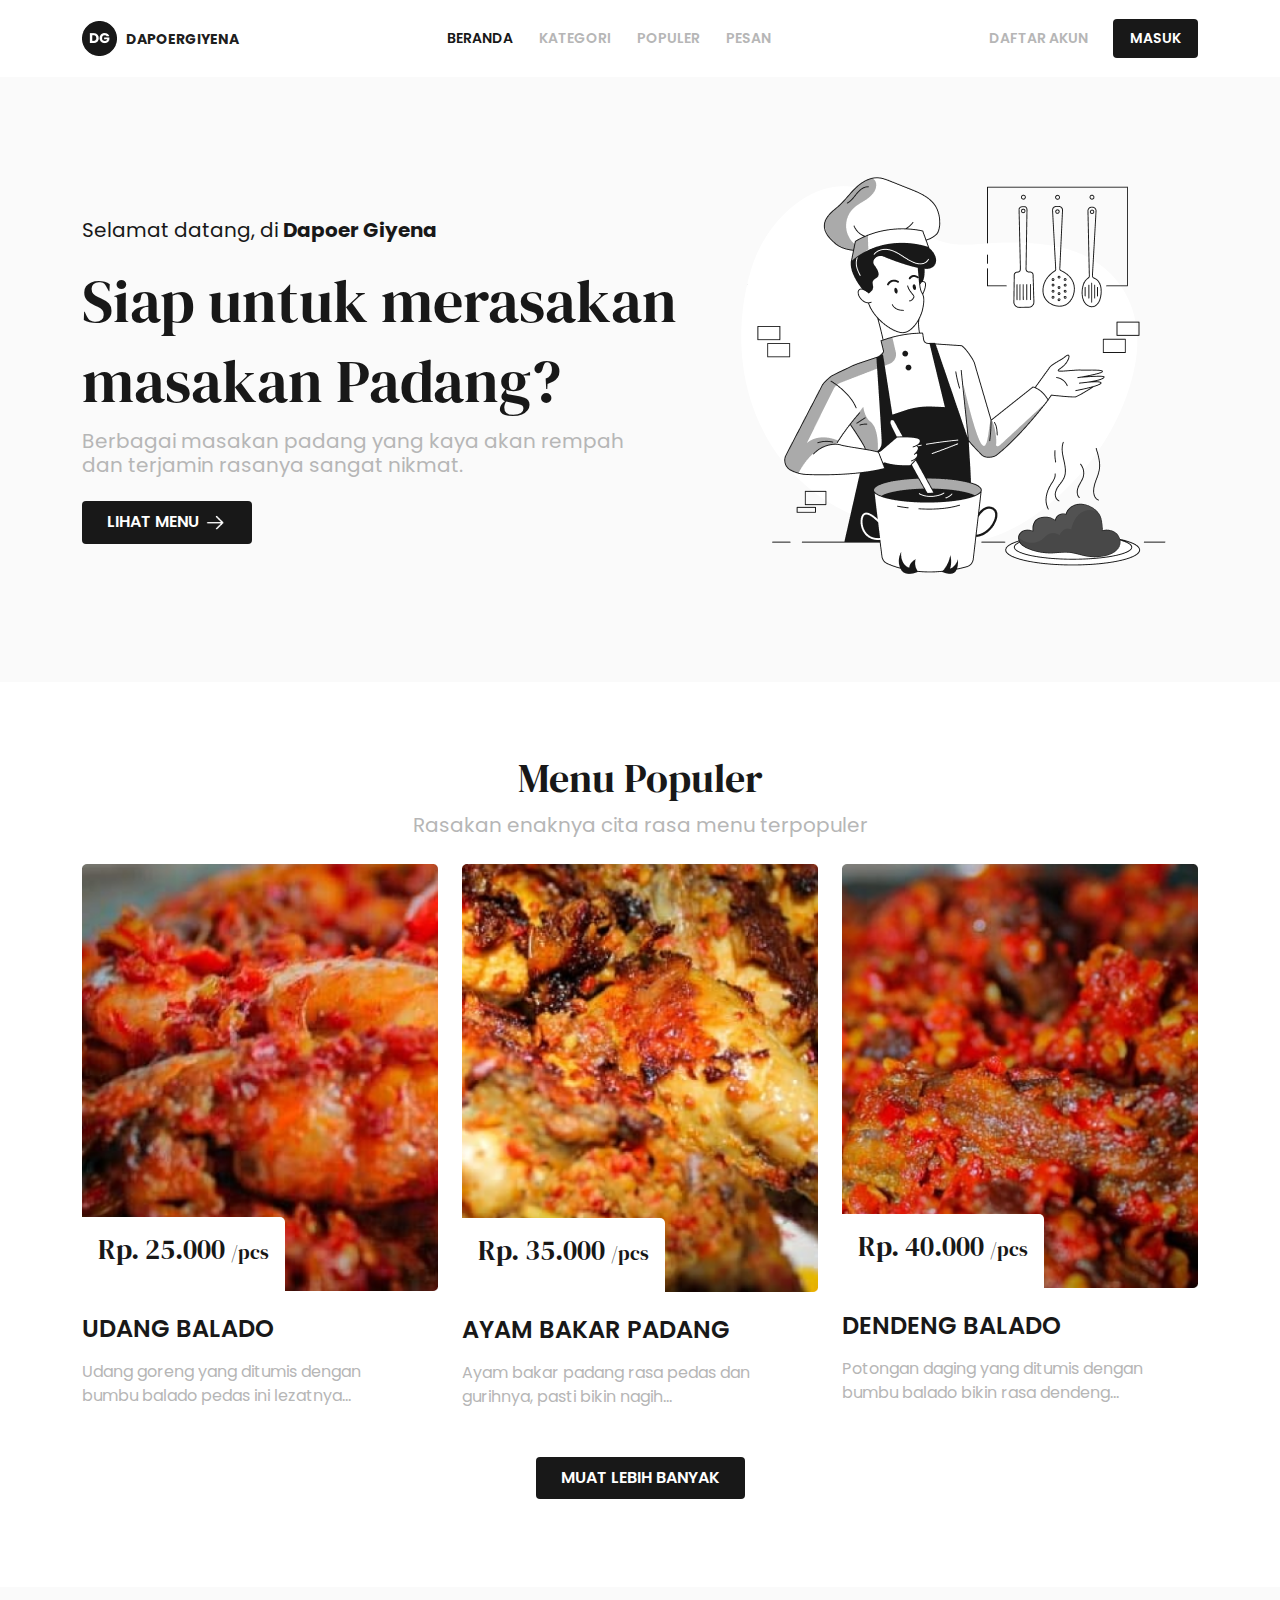
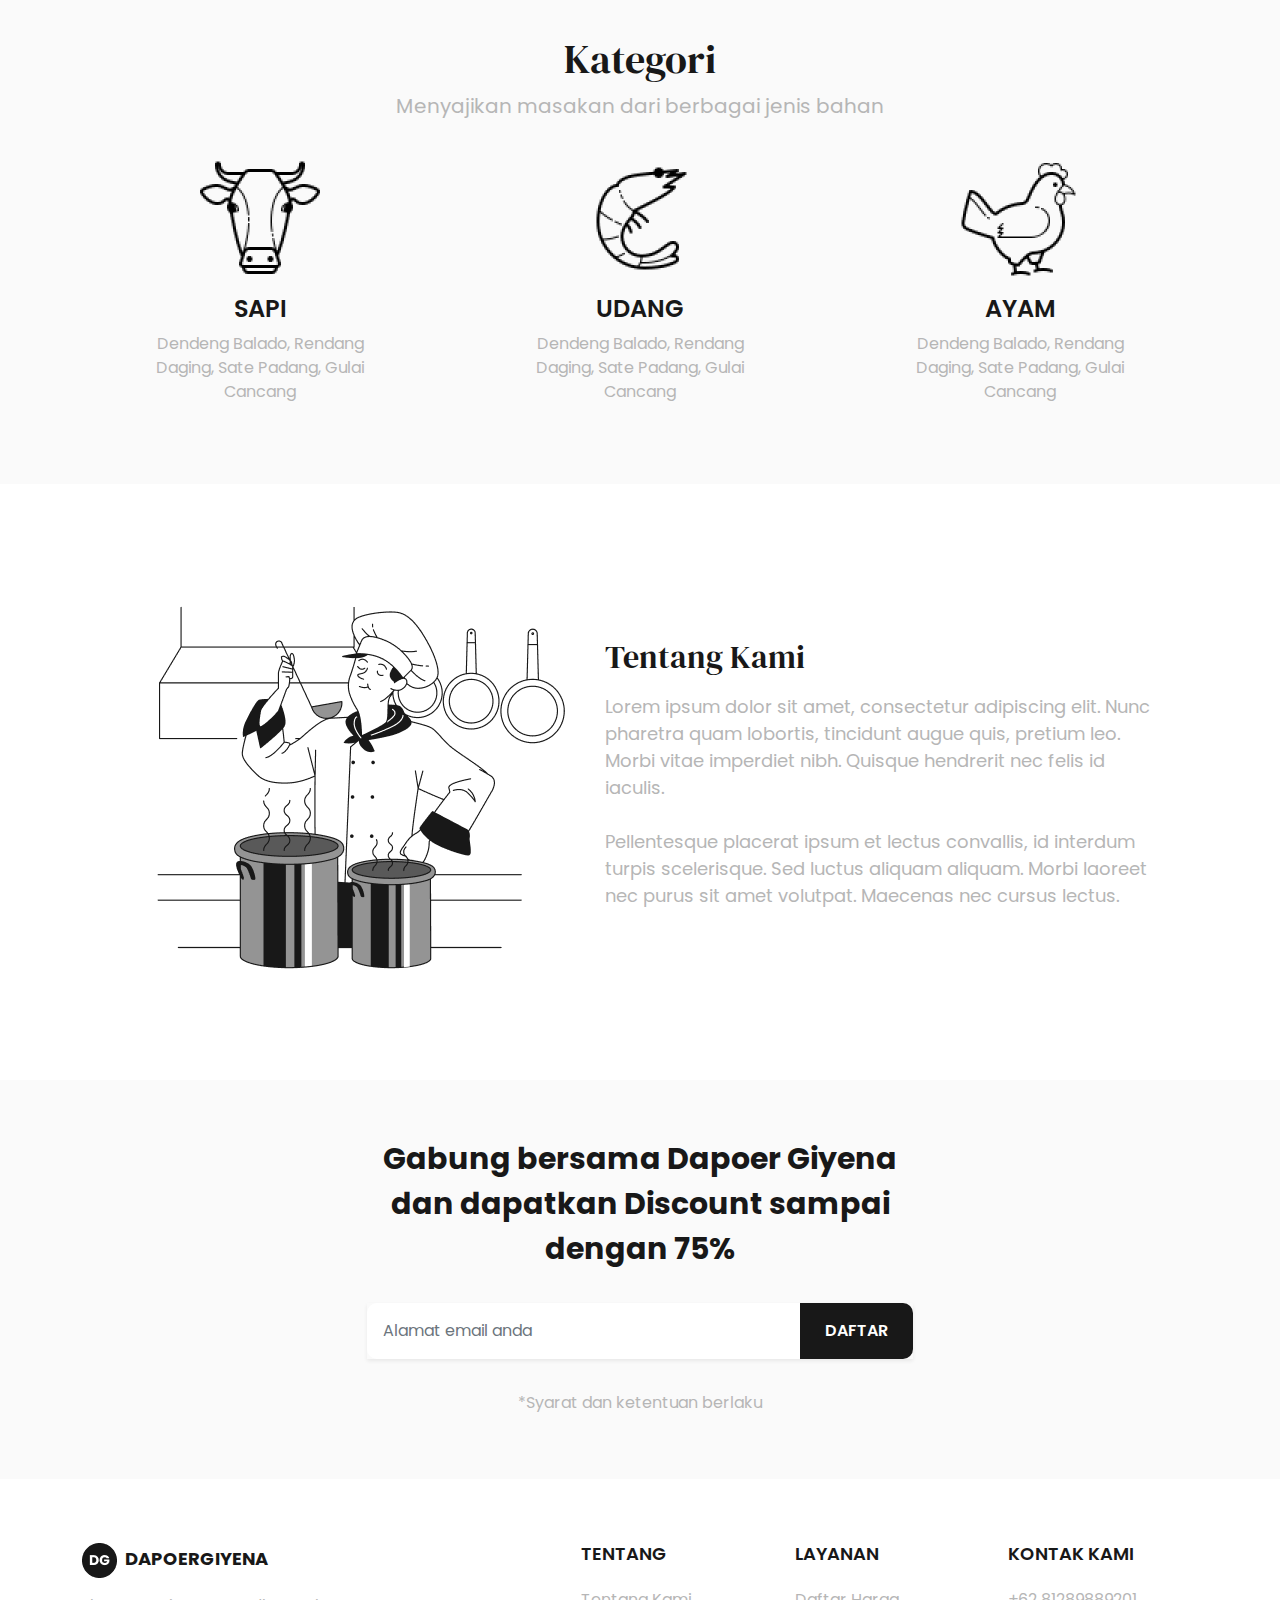
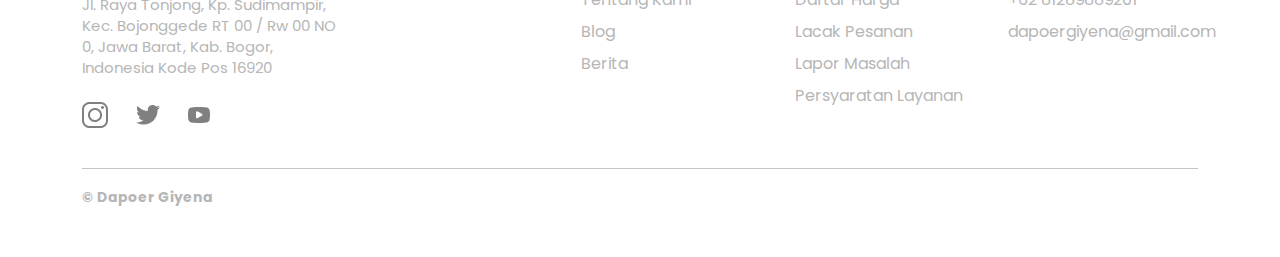
==== index.html @ 107b67ca "initial commit" ====
<!doctype html>
<html lang="en">

<head>
    <!-- Required meta tags -->
    <meta charset="utf-8">
    <meta name="viewport" content="width=device-width, initial-scale=1">

    <link href="./assets/css/bootstrap.min.css" rel="stylesheet">
    <link href="./assets/css/style.css" rel="stylesheet">

    <title>Dapoer Giyena</title>
</head>

<body>
    <header>
        <nav class="navbar navbar-expand-md navbar-light bg-white py-3">
            <div class="container">

                <a class="navbar-brand" href="index.html">
                    <img src="./assets/img/brand/dapoer-giyena-brand.png" alt="dapoer-giyena-brand" class="me-1">
                    <span class="fw-bold">DapoerGiyena</span>
                </a>

                <button class="navbar-toggler" type="button" data-bs-toggle="collapse" data-bs-target="#navbarNav"
                    aria-controls="navbarNav" aria-expanded="false" aria-label="Toggle navigation">
                    <span class="navbar-toggler-icon"></span>
                </button>

                <div class="collapse navbar-collapse" id="navbarNav">
                    <ul class="navbar-nav mx-auto">
                        <li class="nav-item">
                            <a class="nav-link active" aria-current="page" href="index.html">Beranda</a>
                        </li>
                        <li class="nav-item">
                            <a class="nav-link" href="category.html">Kategori</a>
                        </li>
                        <li class="nav-item">
                            <a class="nav-link" href="popular.html">Populer</a>
                        </li>
                        <li class="nav-item">
                            <a class="nav-link" href="pesan.html">Pesan</a>
                        </li>
                    </ul>

                    <a href="register.html" id="register" class="btn me-0 me-md-2 px-3 py-2 d-block d-md-inline-block"
                        style="background-color: transparent; color: #B6B6B6;">Daftar
                        Akun</a>
                    <a href="signin.html" id="signin" class="btn text-white px-3 py-2 d-block d-md-inline-block"
                        style="background-color: #181818;">Masuk</a>
                </div>

            </div>
        </nav>

        <div id="jumbotron" class="p-5 bg-light">
            <div class="container">
                <div class="row d-flex align-items-center">
                    <div class="col-lg-7">
                        <p class="pre-subtitle">Selamat datang, di <span class="fw-bold">Dapoer Giyena</span></p>

                        <h1 class="fw-normal">Siap untuk merasakan masakan Padang?</h1>

                        <p class="post-subtitle mb-4">Berbagai masakan padang yang kaya akan rempah dan terjamin
                            rasanya sangat
                            nikmat.
                        </p>

                        <a href="menu.html" class="btn text-white text-uppercase px-4 py-2"
                            style="background-color: #181818; font-size: 16px; font-weight: 600;">
                            Lihat Menu
                            <img src="./assets/img/icons/arrow-right.png" alt="arrow-right" width="24" height="24">
                        </a>
                    </div>

                    <div class="col-lg-5 d-flex justify-content-end">
                        <img src="./assets/img/chef-bro-jumbotron.png" class="d-none d-lg-block"
                            alt="chef-bro-jumbotron">
                    </div>
                </div>
            </div>
        </div>
    </header>

    <main>
        <section id="menu-populer" class="bg-white py-5 my-4">
            <div class="container">
                <h2 class="fw-normal text-center text-primary title">Menu Populer</h2>

                <p class="fw-normal text-center text-secondary subtitle mb-4">
                    Rasakan enaknya cita rasa menu terpopuler
                </p>

                <div class="row d-flex justify-content-center">
                    <div class="col-sm-12 col-md-6 col-lg-4 d-flex justify-content-center">
                        <figure class="figure">

                            <div class="product-image">
                                <img src="./assets/img/products/product-1.png" class="img-fluid" alt="product">
                                <div class="price bg-white">
                                    <h4 class="fw-normal px-3 py-3">Rp. 25.000 <span
                                            style="font-size: 20px;">/pcs</span></h4>
                                </div>
                            </div>

                            <figcaption class="figure-caption">
                                <h5 class="product-title mt-4 mb-3 fw-semi-bold text-uppercase">
                                    <a href="detail.html" class="text-decoration-none text-primary">
                                        Udang Balado
                                    </a>
                                </h5>
                                <p class="product-subtitle fw-normal text-secondary">
                                    Udang goreng yang ditumis dengan bumbu balado pedas ini lezatnya...
                                </p>
                            </figcaption>

                        </figure>
                    </div>

                    <div class="col-sm-12 col-md-6 col-lg-4 d-flex justify-content-center">
                        <figure class="figure">

                            <div class="product-image">
                                <img src="./assets/img/products/product-2.png" class="img-fluid" alt="product">
                                <div class="price bg-white">
                                    <h4 class="fw-normal px-3 py-3">Rp. 35.000 <span
                                            style="font-size: 20px;">/pcs</span></h4>
                                </div>
                            </div>

                            <figcaption class="figure-caption">
                                <h5 class="product-title mt-4 mb-3 fw-semi-bold text-uppercase">
                                    <a href="detail.html" class="text-decoration-none text-primary">
                                        Ayam Bakar Padang
                                    </a>
                                </h5>
                                <p class="product-subtitle fw-normal text-secondary">
                                    Ayam bakar padang rasa pedas dan gurihnya, pasti bikin nagih...
                                </p>
                            </figcaption>

                        </figure>
                    </div>

                    <div class="col-sm-12 col-md-6 col-lg-4 d-flex justify-content-center">
                        <figure class="figure">

                            <div class="product-image">
                                <img src="./assets/img/products/product-3.png" class="img-fluid" alt="product">
                                <div class="price bg-white">
                                    <h4 class="fw-normal px-3 py-3">Rp. 40.000 <span
                                            style="font-size: 20px;">/pcs</span></h4>
                                </div>
                            </div>

                            <figcaption class="figure-caption">
                                <h5 class="product-title mt-4 mb-3 fw-semi-bold text-uppercase">
                                    <a href="detail.html" class="text-decoration-none text-primary">
                                        Dendeng Balado
                                    </a>
                                </h5>

                                <p class="product-subtitle fw-normal text-secondary">
                                    Potongan daging yang ditumis dengan bumbu balado bikin rasa dendeng...
                                </p>
                            </figcaption>

                        </figure>
                    </div>
                </div>

                <div class="d-flex justify-content-center my-3">
                    <a href="#" class="btn text-white text-uppercase
                    px-4 py-2" style="background-color: #181818; font-weight: 600;">Muat Lebih Banyak</a>
                </div>
            </div>
        </section>

        <section id="category" class="bg-light py-5 my-4">
            <div class="container">
                <h2 class="fw-normal text-center text-primary">Kategori</h2>

                <p class="fw-normal text-center text-secondary mb-4 subtitle">
                    Menyajikan masakan dari berbagai jenis bahan
                </p>

                <div class="row d-flex justify-content-center">
                    <div class="col-sm-12 col-md-6 col-lg-4 d-flex justify-content-center">
                        <figure class="figure text-center">
                            <img src="./assets/img/categories/category-1.png" alt="">
                            <figcaption class="figure-caption">
                                <h5 class="fw-semi-bold text-primary text-uppercase">Sapi</h5>
                                <p class="fw-normal text-secondary">Dendeng Balado, Rendang Daging, Sate Padang, Gulai
                                    Cancang</p>
                            </figcaption>
                        </figure>
                    </div>

                    <div class="col-sm-12 col-md-6 col-lg-4 d-flex justify-content-center">
                        <figure class="figure text-center">
                            <img src="./assets/img/categories/category-2.png" alt="">
                            <figcaption class="figure-caption">
                                <h5 class="fw-semi-bold text-primary text-uppercase">Udang</h5>
                                <p class="fw-normal text-secondary">Dendeng Balado, Rendang Daging, Sate Padang, Gulai
                                    Cancang</p>
                            </figcaption>
                        </figure>
                    </div>

                    <div class="col-sm-12 col-md-6 col-lg-4 d-flex justify-content-center">
                        <figure class="figure text-center">
                            <img src="./assets/img/categories/category-3.png" alt="">
                            <figcaption class="figure-caption">
                                <h5 class="fw-semi-bold text-primary text-uppercase">Ayam</h5>
                                <p class="fw-normal text-secondary">Dendeng Balado, Rendang Daging, Sate Padang, Gulai
                                    Cancang</p>
                            </figcaption>
                        </figure>
                    </div>
                </div>
            </div>
        </section>

        <section id="about" class="bg-white py-4 my-4">
            <div class="container">
                <div class="row d-flex align-items-center justify-content-center">
                    <div class="col-lg-5 d-flex justify-content-center">
                        <img src="./assets/img/chef-bro-about.png" alt="">
                    </div>
                    <div id="description" class="col-lg-6 text-left">
                        <h2 class="fw-normal text-primary mb-3">Tentang Kami</h2>

                        <p class="fw-normal text-secondary" style="font-size: 18px;">
                            Lorem ipsum dolor sit amet, consectetur adipiscing elit.
                            Nunc pharetra quam lobortis, tincidunt augue quis, pretium leo.
                            Morbi vitae imperdiet nibh. Quisque hendrerit nec felis id iaculis.
                            <br><br>
                            Pellentesque placerat ipsum et lectus convallis, id interdum turpis
                            scelerisque. Sed luctus aliquam aliquam. Morbi laoreet nec
                            purus sit amet volutpat. Maecenas nec cursus lectus.
                        </p>
                    </div>
                </div>
            </div>
        </section>

        <section id="subscribe" class="bg-light py-5 mt-4">
            <div class="container">
                <div class="row d-flex justify-content-center">
                    <div class="col-sm-12 col-md-8 col-lg-6 d-flex flex-column align-items-center">
                        <h5 class="fw-bold text-primary text-center mb-4 py-2">
                            Gabung bersama Dapoer Giyena dan dapatkan Discount sampai dengan 75%
                        </h5>

                        <form action="register.html" method="GET" class="w-100">
                            <div class="input-group mb-4 shadow-sm">
                                <input type="email" class="form-control px-3 py-3 border-0"
                                    placeholder="Alamat email anda" id="email" name="email"
                                    aria-label="Alamat email anda" aria-describedby="daftar">

                                <button id="daftar" class="btn text-white text-uppercase fw-semi-bold px-4 py-2"
                                    style="background-color: #181818;">
                                    Daftar
                                </button>
                            </div>
                        </form>

                        <p class="fw-normal text-secondary text-center pt-2">
                            *Syarat dan ketentuan berlaku
                        </p>
                    </div>
                </div>
            </div>
        </section>
    </main>

    <footer class="bg-white py-5">
        <div class="container text-center text-md-start">

            <div class="row text-center text-md-start mb-4">

                <div class="col-md-3 col-lg-3 col-xl-3 mt-3">

                    <a class="d-flex align-items-end text-decoration-none mb-3 justify-content-center justify-content-md-start"
                        href="index.html">
                        <img src="./assets/img/brand/dapoer-giyena-brand.png" class="me-2" alt="">
                        <h5 class="fw-bold text-primary text-uppercase" style="font-size: 18px;">
                            DapoerGiyena
                        </h5>
                    </a>

                    <p class="fw-normal text-secondary mb-4" style="font-size: 15px; line-height: 21px;">
                        Jl. Raya Tonjong, Kp. Sudimampir, Kec. Bojonggede
                        RT 00 / Rw 00 NO 0, Jawa Barat, Kab. Bogor, Indonesia
                        Kode Pos 16920
                    </p>

                    <ul class="list-unstyled list-inline">
                        <li class="list-inline-item">
                            <a href="https://instagram.com" class="me-3" target="_blank">
                                <img src="./assets/img/icons/instagram.png" alt="">
                            </a>
                        </li>
                        <li class="list-inline-item">
                            <a href="https://twitter.com" class="me-3" target="_blank">
                                <img src="./assets/img/icons/twitter.png" alt="">
                            </a>
                        </li>
                        <li class="list-inline-item">
                            <a href="https://youtube.com" class="me-3" target="_blank">
                                <img src="./assets/img/icons/youtube.png" alt="">
                            </a>
                        </li>
                    </ul>

                </div>

                <div class="col-md-9 col-lg-9 col-xl-9 mt-3">
                    <div class="row d-flex justify-content-end">
                        <div class="col-md-3 col-lg-3 col-xl-3">
                            <h5 class="fw-semi-bold text-primary text-uppercase mb-4" style="font-size: 18px;">Tentang
                            </h5>

                            <ul class="list-unstyled">
                                <li class="mb-2">
                                    <a href="#" class="text-decoration-none text-secondary">
                                        Tentang Kami
                                    </a>
                                </li>
                                <li class="mb-2">
                                    <a href="#" class="text-decoration-none text-secondary">
                                        Blog
                                    </a>
                                </li>
                                <li class="mb-2">
                                    <a href="#" class="text-decoration-none text-secondary">
                                        Berita
                                    </a>
                                </li>
                            </ul>
                        </div>

                        <div class="col-md-3 col-lg-3 col-xl-3">
                            <h5 class="fw-semi-bold text-primary text-uppercase mb-4" style="font-size: 18px;">Layanan
                            </h5>

                            <ul class="list-unstyled">
                                <li class="mb-2">
                                    <a href="#" class="text-decoration-none text-secondary">
                                        Daftar Harga
                                    </a>
                                </li>
                                <li class="mb-2">
                                    <a href="#" class="text-decoration-none text-secondary">
                                        Lacak Pesanan
                                    </a>
                                </li>
                                <li class="mb-2">
                                    <a href="#" class="text-decoration-none text-secondary">
                                        Lapor Masalah
                                    </a>
                                </li>
                                <li class="mb-2">
                                    <a href="#" class="text-decoration-none text-secondary">
                                        Persyaratan Layanan
                                    </a>
                                </li>
                            </ul>

                        </div>

                        <div class="col-md-3 col-lg-3 col-xl-3">
                            <h5 class="fw-semi-bold text-primary text-uppercase mb-4" style="font-size: 18px;">Kontak
                                Kami</h5>

                            <ul class="list-unstyled">
                                <li class="mb-2">
                                    <a href="#" class="text-decoration-none text-secondary">
                                        +62 81289889201
                                    </a>
                                </li>
                                <li class="mb-2">
                                    <a href="#" class="text-decoration-none text-secondary">
                                        dapoergiyena@gmail.com
                                    </a>
                                </li>
                            </ul>

                        </div>
                    </div>
                </div>

            </div>

            <hr style="color: #181818;">

            <span class="fw-bold text-secondary text-center text-md-left" style="font-size: 14px;">&#169; Dapoer
                Giyena</span>

        </div>
    </footer>

    <script src="./assets/js/bootstrap.bundle.min.js"></script>
</body>

</html>
---- assets/css/style.css ----
@import url('https://fonts.googleapis.com/css2?family=DM+Serif+Display&family=Poppins:wght@400;600;700&display=swap');

* {
    margin: 0;
    padding: 0;
    box-sizing: border-box;
}

html {
    height: 100%;
}

body {
    font-family: 'Poppins', sans-serif;
    color: #181818;
    display: flex;
    flex-direction: column;
    min-height: 100%;
}

h1,
h2,
h3,
h4 {
    font-family: 'DM Serif Display', serif;
}

.bg-white {
    background-color: #FFFFFF !important;
}

.bg-light {
    background-color: #FAFAFA !important;
}

.text-primary {
    color: #181818 !important;
}

.text-secondary {
    color: #B6B6B6 !important;
}

.fw-semi-bold {
    font-weight: 600;
}

#navbarNav .nav-item {
    margin-right: 10px;
}

#navbarNav .nav-link {
    font-weight: 600;
    color: #B6B6B6;
}

#navbarNav .nav-link.active {
    color: #181818;
}

#navbarNav #register,
#navbarNav #signin {
    font-weight: 600;
}

.navbar-brand span,
#navbarNav .nav-link,
#navbarNav a.btn {
    font-size: 14px;
    text-transform: uppercase;
}

#jumbotron {
    background-color: #FAFAFA;
}

#jumbotron h1 {
    font-size: 60px;
    line-height: 80px;
}

#jumbotron p.pre-subtitle {
    font-size: 20px;
    line-height: 30px;
}

#jumbotron p.post-subtitle {
    font-size: 20px;
    color: #B6B6B6;
    max-width: 550px;
    line-height: 24px;
}

#jumbotron a.btn {
    font-size: 16px;
}

#menu-populer h2,
#category h2 {
    font-size: 40px;
}

#menu-populer .subtitle,
#category .subtitle {
    font-size: 20px;
}

.product-image {
    position: relative;
}

.product-image .price {
    position: absolute;
    bottom: 0px;
    border-radius: 0 5px 0 0;
}

.product-image .price h4 {
    font-size: 28px;
}

.product-title {
    font-size: 24px;
}

.product-subtitle {
    font-size: 16px;
    max-width: 320px;
}

#category h5 {
    font-size: 24px;
}

#category figcaption p {
    font-size: 16px;
    max-width: 220px;
}

#subscribe h5 {
    font-size: 30px;
    line-height: 45px;
}

#subscribe .input-group {
    max-width: 620px;
}

#subscribe input {
    border-radius: 10px 0 0 10px;
}

#subscribe button {
    border-radius: 0 10px 10px 0;
}

footer {
    margin-top: auto;
}

/* Detail Page CSS */

#featured {
    object-fit: cover;
    object-position: center;
    cursor: pointer;
    margin-bottom: 5px;
}

#detail h2 {
    font-family: 'Poppins', sans-serif;
    font-size: 40px;
}

#detail p {
    font-size: 18px;
}

.thumbnail {
    max-width: 195px;
    max-height: 125px;
    cursor: pointer;
    opacity: 0.5;
    margin: 5px;
    transition: 0.3s ease-out;
}

.thumbnail:hover {
    opacity: 1;
}

.active {
    opacity: 1;
}

#slide-wrapper {
    max-width: 600px;
}

#slider {
    width: 550px;
    overflow-x: hidden;
    margin-right: 5px;
}

.arrow {
    width: 30px;
    height: 30px;
    cursor: pointer;
    transition: 0.3s ease-out;
}

.arrow:hover {
    opacity: 0.5;
    width: 35px;
    height: 35px;
}

@media only screen and (max-width: 768px) {
    nav #signin {
        margin-top: 5px;
    }

    #jumbotron h1 {
        font-size: 50px;
        line-height: 70px;
    }

    #jumbotron p.pre-subtitle {
        font-size: 18px;
        line-height: 20px;
    }

    #jumbotron p.post-subtitle {
        font-size: 18px;
    }

    #jumbotron a.btn {
        font-size: 14px;
    }

    #menu-populer h2,
    #category h2 {
        font-size: 34px;
    }

    #menu-populer a.btn {
        font-size: 14px;
    }

    #menu-populer .subtitle,
    #category .subtitle {
        font-size: 18px;
    }

    #about #description {
        padding: 40px;
    }

    #subscribe h5 {
        font-size: 24px;
    }

    #subscribe {
        padding: 10px;
    }

    #detail h2 {
        margin-top: 30px;
        font-size: 32px;
    }

    #detail h3 {
        font-size: 24px;
    }

    #detail p {
        font-size: 16px;
    }
}
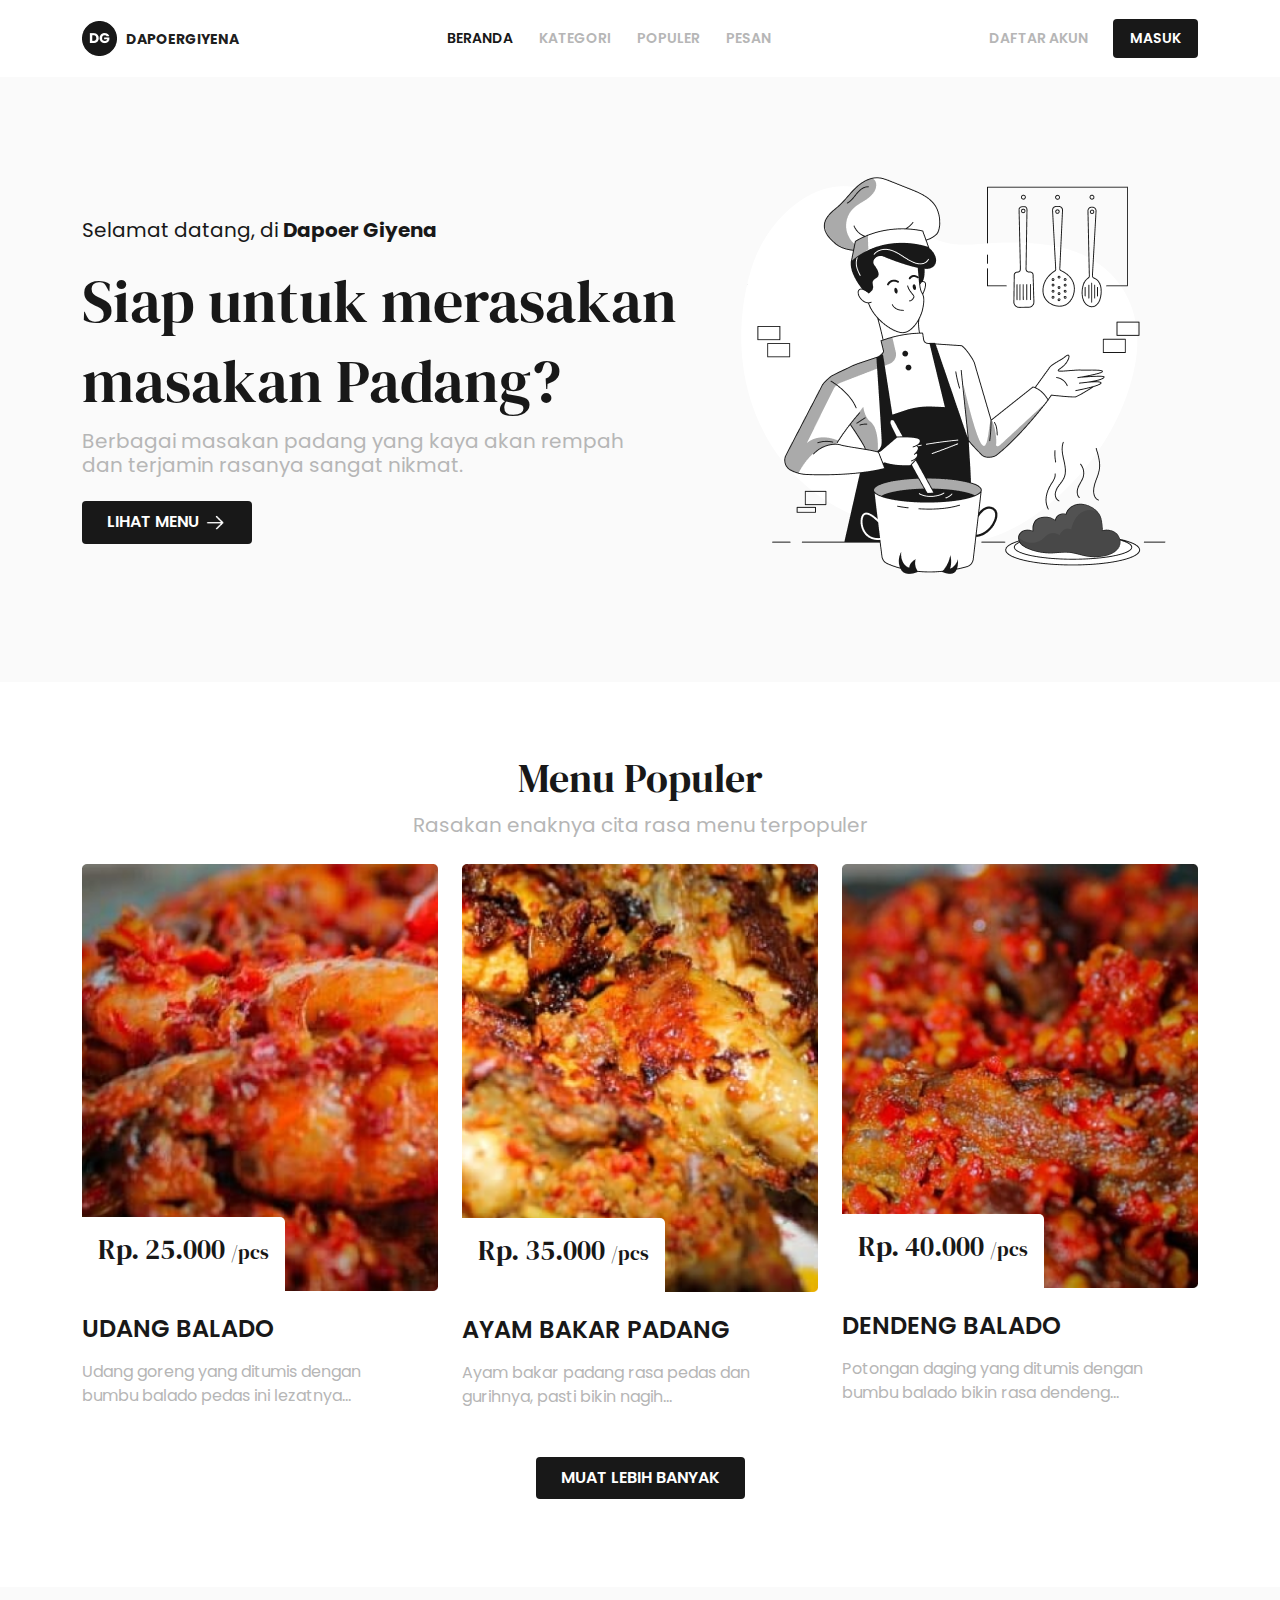
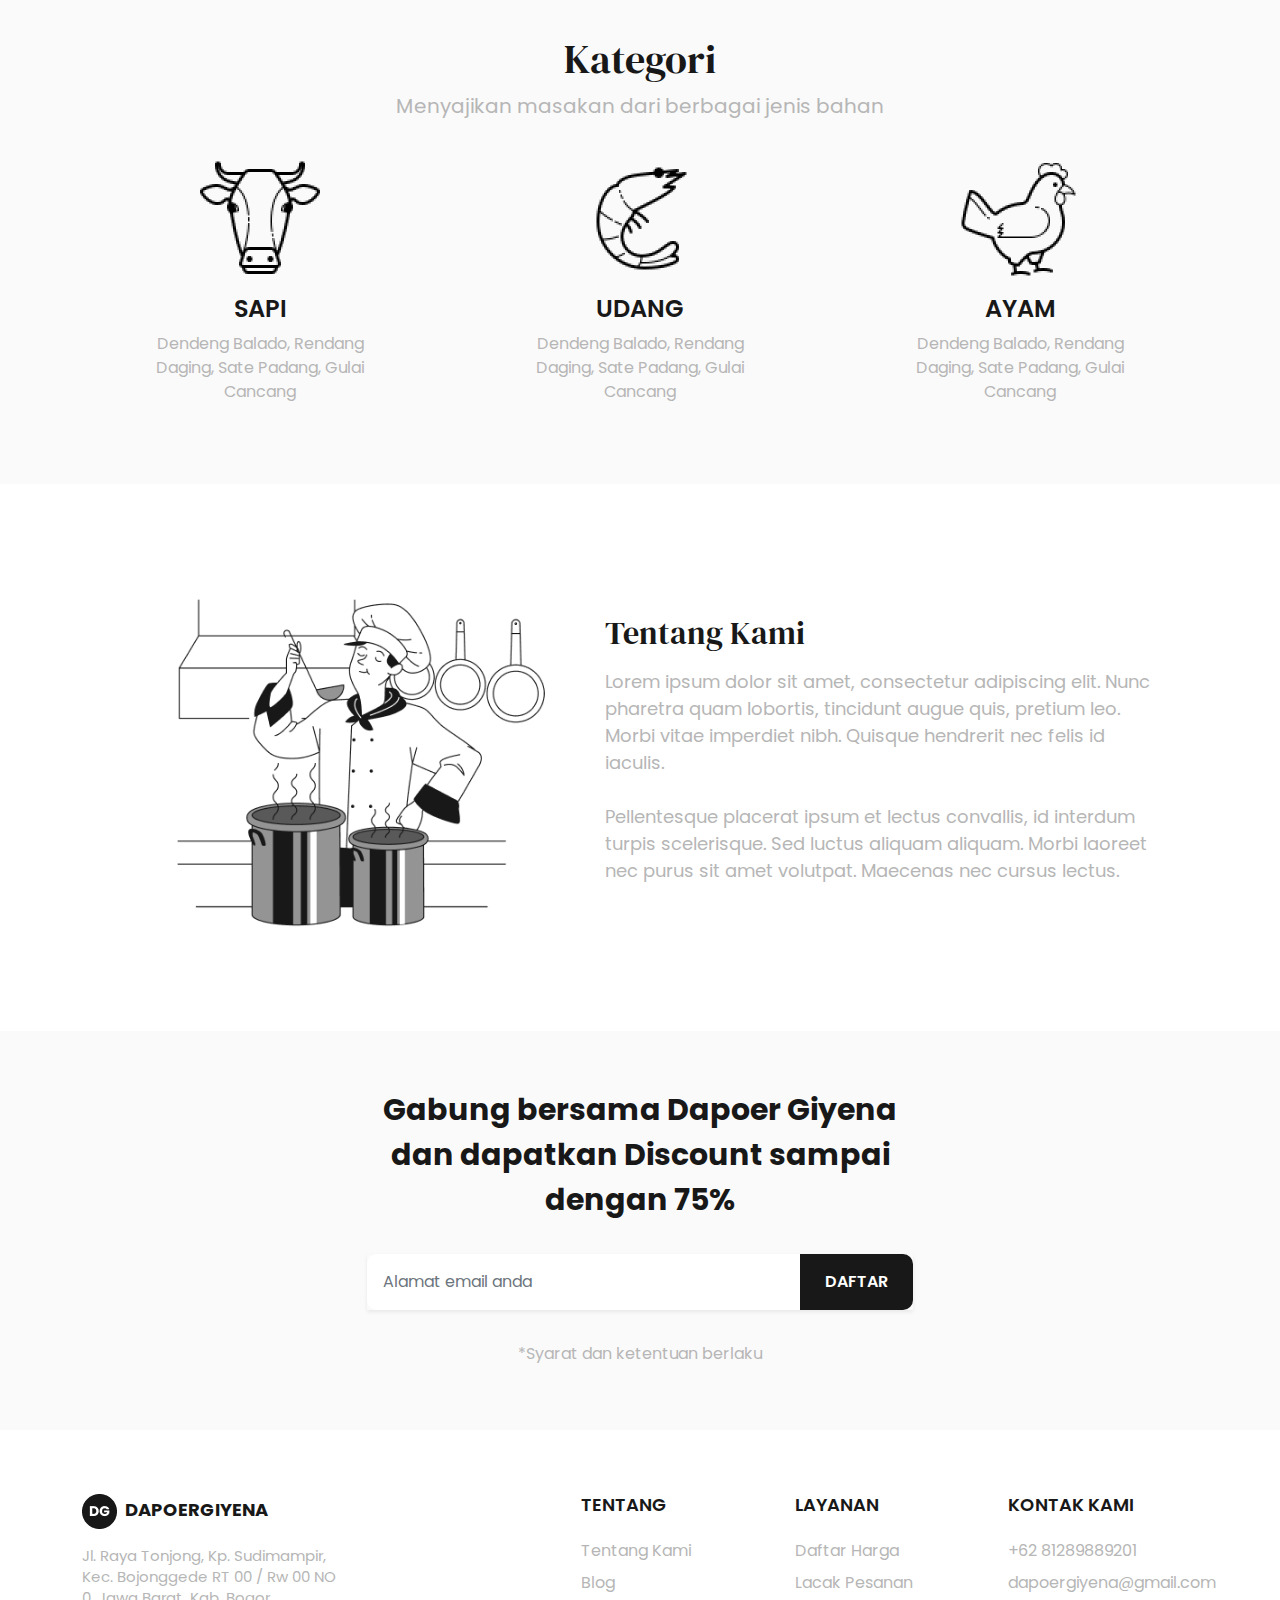
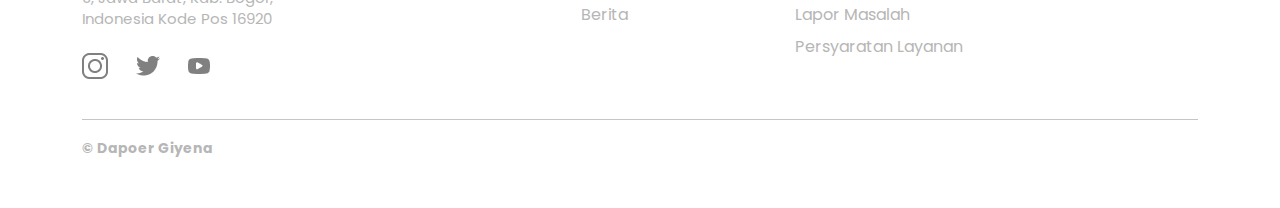
==== commit 0a2a456a: "add img-fluid class" ====
--- a/index.html
+++ b/index.html
@@ -225,7 +225,7 @@
             <div class="container">
                 <div class="row d-flex align-items-center justify-content-center">
                     <div class="col-lg-5 d-flex justify-content-center">
-                        <img src="./assets/img/chef-bro-about.png" alt="">
+                        <img src="./assets/img/chef-bro-about.png" class="img-fluid" alt="">
                     </div>
                     <div id="description" class="col-lg-6 text-left">
                         <h2 class="fw-normal text-primary mb-3">Tentang Kami</h2>
